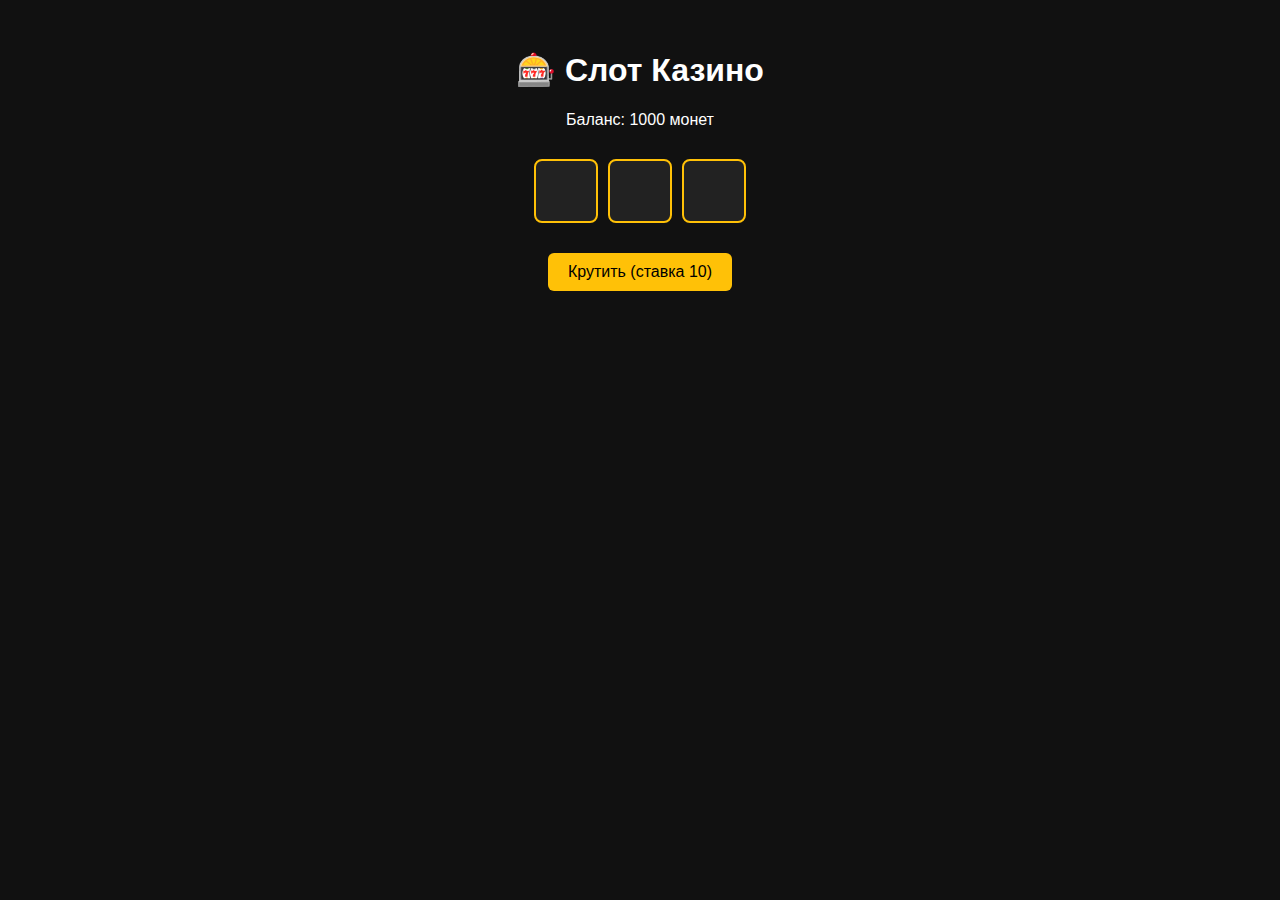
==== index.html @ 391b284c "Add files via upload" ====
<!DOCTYPE html>
<html lang="ru">
<head>
  <meta charset="UTF-8" />
  <meta name="viewport" content="width=device-width, initial-scale=1.0" />
  <title>🎰 Казино</title>
  <link rel="stylesheet" href="style.css" />
  <script src="https://telegram.org/js/telegram-web-app.js"></script>
</head>
<body>
  <div class="container">
    <h1>🎰 Слот Казино</h1>
    <div id="balance">Баланс: 1000 монет</div>

    <div class="slot-container">
      <div class="reel" id="reel1"></div>
      <div class="reel" id="reel2"></div>
      <div class="reel" id="reel3"></div>
    </div>

    <button id="spin-btn">Крутить (ставка 10)</button>
    <div id="result"></div>
  </div>

  <script src="script.js"></script>
</body>
</html>
---- style.css ----
body {
  font-family: sans-serif;
  background: #111;
  color: #fff;
  text-align: center;
  margin: 0;
  padding: 0;
}

.container {
  padding: 30px 20px;
}

.slot-container {
  display: flex;
  justify-content: center;
  gap: 10px;
  margin: 30px 0;
}

.reel {
  width: 60px;
  height: 60px;
  border: 2px solid #ffc107;
  border-radius: 8px;
  overflow: hidden;
  background: #222;
  font-size: 40px;
  display: flex;
  justify-content: center;
  align-items: center;
  animation: none;
}

button {
  padding: 10px 20px;
  font-size: 16px;
  background: #ffc107;
  border: none;
  border-radius: 6px;
  cursor: pointer;
}

button:hover {
  background: #ff9800;
}

#result {
  margin-top: 20px;
  font-weight: bold;
  font-size: 18px;
}

@keyframes spin {
  0% { transform: translateY(0); }
  100% { transform: translateY(-100%); }
}
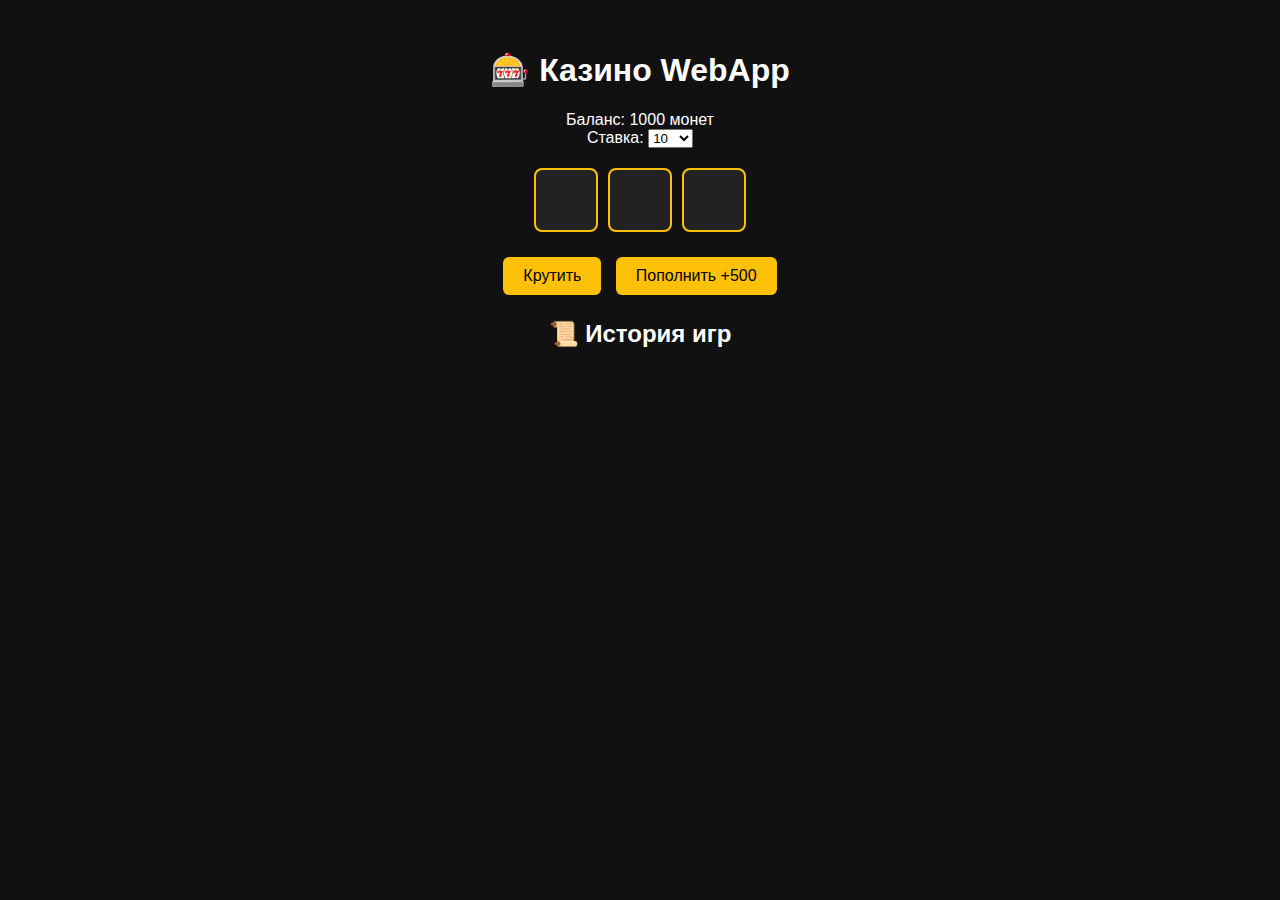
==== commit ccb645a1: "Add files via upload" ====
--- a/index.html
+++ b/index.html
@@ -10,8 +10,15 @@
 </head>
 <body>
   <div class="container">
-    <h1>🎰 Слот Казино</h1>
-    <div id="balance">Баланс: 1000 монет</div>
+    <h1>🎰 Казино WebApp</h1>
+    <div id="profile">Баланс: <span id="balance">1000</span> монет</div>
+
+    <label for="stake">Ставка:</label>
+    <select id="stake">
+      <option value="10">10</option>
+      <option value="50">50</option>
+      <option value="100">100</option>
+    </select>
 
     <div class="slot-container">
       <div class="reel" id="reel1"></div>
@@ -19,11 +26,16 @@
       <div class="reel" id="reel3"></div>
     </div>
 
-    <button id="spin-btn">Крутить (ставка 10)</button>
+    <button id="spin-btn">Крутить</button>
+    <button id="topup-btn">Пополнить +500</button>
+
     <div id="result"></div>
+
+    <h2>📜 История игр</h2>
+    <ul id="history"></ul>
   </div>
 
+  <audio id="win-sound" src="https://freesound.org/data/previews/341/341695_6262515-lq.mp3"></audio>
   <script src="script.js"></script>
 </body>
 </html>
-    --- a/style.css
+++ b/style.css
@@ -16,7 +16,7 @@
   display: flex;
   justify-content: center;
   gap: 10px;
-  margin: 30px 0;
+  margin: 20px 0;
 }
 
 .reel {
@@ -24,17 +24,16 @@
   height: 60px;
   border: 2px solid #ffc107;
   border-radius: 8px;
-  overflow: hidden;
   background: #222;
   font-size: 40px;
   display: flex;
   justify-content: center;
   align-items: center;
-  animation: none;
 }
 
 button {
   padding: 10px 20px;
+  margin: 5px;
   font-size: 16px;
   background: #ffc107;
   border: none;
@@ -47,13 +46,32 @@
 }
 
 #result {
-  margin-top: 20px;
+  margin-top: 15px;
   font-weight: bold;
   font-size: 18px;
 }
 
-@keyframes spin {
-  0% { transform: translateY(0); }
-  100% { transform: translateY(-100%); }
+#history {
+  list-style: none;
+  padding: 0;
+  max-height: 150px;
+  overflow-y: auto;
 }
-    +
+#history li {
+  background: #222;
+  margin: 5px;
+  padding: 5px 10px;
+  border-left: 4px solid #ffc107;
+  font-size: 14px;
+  text-align: left;
+}
+
+.win-effect {
+  animation: flash 0.6s ease-in-out 2;
+}
+
+@keyframes flash {
+  0%, 100% { background-color: #222; }
+  50% { background-color: #4caf50; }
+}
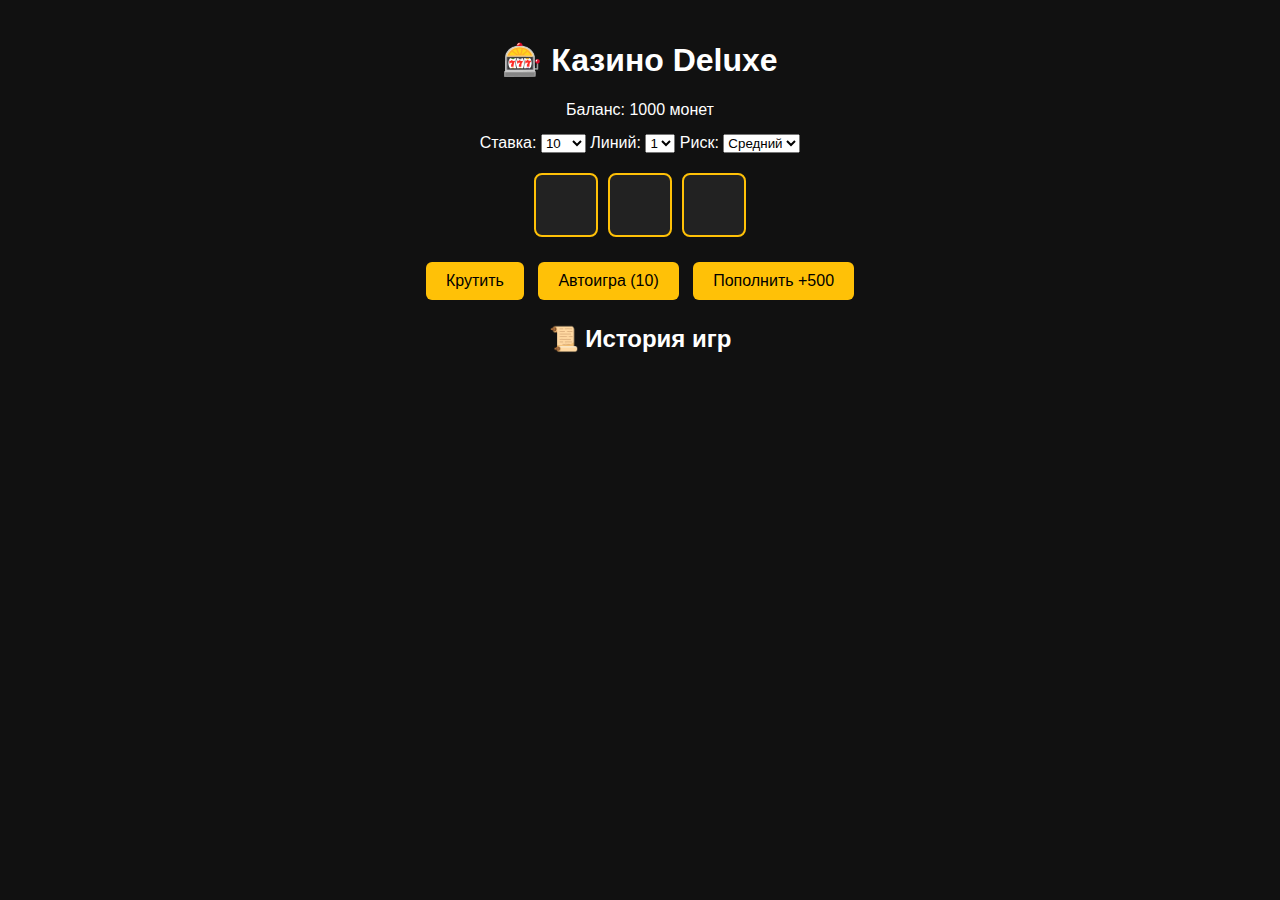
==== commit 6aa1fdda: "Add files via upload" ====
--- a/index.html
+++ b/index.html
@@ -4,21 +4,36 @@
 <head>
   <meta charset="UTF-8" />
   <meta name="viewport" content="width=device-width, initial-scale=1.0" />
-  <title>🎰 Казино</title>
+  <title>🎰 Казино Deluxe</title>
   <link rel="stylesheet" href="style.css" />
   <script src="https://telegram.org/js/telegram-web-app.js"></script>
 </head>
 <body>
   <div class="container">
-    <h1>🎰 Казино WebApp</h1>
+    <h1>🎰 Казино Deluxe</h1>
     <div id="profile">Баланс: <span id="balance">1000</span> монет</div>
 
-    <label for="stake">Ставка:</label>
-    <select id="stake">
-      <option value="10">10</option>
-      <option value="50">50</option>
-      <option value="100">100</option>
-    </select>
+    <div class="controls">
+      <label for="stake">Ставка:</label>
+      <select id="stake">
+        <option value="10">10</option>
+        <option value="50">50</option>
+        <option value="100">100</option>
+      </select>
+
+      <label for="lines">Линий:</label>
+      <select id="lines">
+        <option value="1">1</option>
+        <option value="3">3</option>
+      </select>
+
+      <label for="risk">Риск:</label>
+      <select id="risk">
+        <option value="low">Низкий</option>
+        <option value="medium" selected>Средний</option>
+        <option value="high">Высокий</option>
+      </select>
+    </div>
 
     <div class="slot-container">
       <div class="reel" id="reel1"></div>
@@ -27,6 +42,7 @@
     </div>
 
     <button id="spin-btn">Крутить</button>
+    <button id="auto-btn">Автоигра (10)</button>
     <button id="topup-btn">Пополнить +500</button>
 
     <div id="result"></div>
--- a/style.css
+++ b/style.css
@@ -7,18 +7,15 @@
   margin: 0;
   padding: 0;
 }
-
 .container {
-  padding: 30px 20px;
+  padding: 20px;
 }
-
 .slot-container {
   display: flex;
   justify-content: center;
   gap: 10px;
   margin: 20px 0;
 }
-
 .reel {
   width: 60px;
   height: 60px;
@@ -30,7 +27,6 @@
   justify-content: center;
   align-items: center;
 }
-
 button {
   padding: 10px 20px;
   margin: 5px;
@@ -40,24 +36,20 @@
   border-radius: 6px;
   cursor: pointer;
 }
-
 button:hover {
   background: #ff9800;
 }
-
 #result {
   margin-top: 15px;
   font-weight: bold;
   font-size: 18px;
 }
-
 #history {
   list-style: none;
   padding: 0;
   max-height: 150px;
   overflow-y: auto;
 }
-
 #history li {
   background: #222;
   margin: 5px;
@@ -66,12 +58,6 @@
   font-size: 14px;
   text-align: left;
 }
-
-.win-effect {
-  animation: flash 0.6s ease-in-out 2;
+.controls {
+  margin: 15px 0;
 }
-
-@keyframes flash {
-  0%, 100% { background-color: #222; }
-  50% { background-color: #4caf50; }
-}
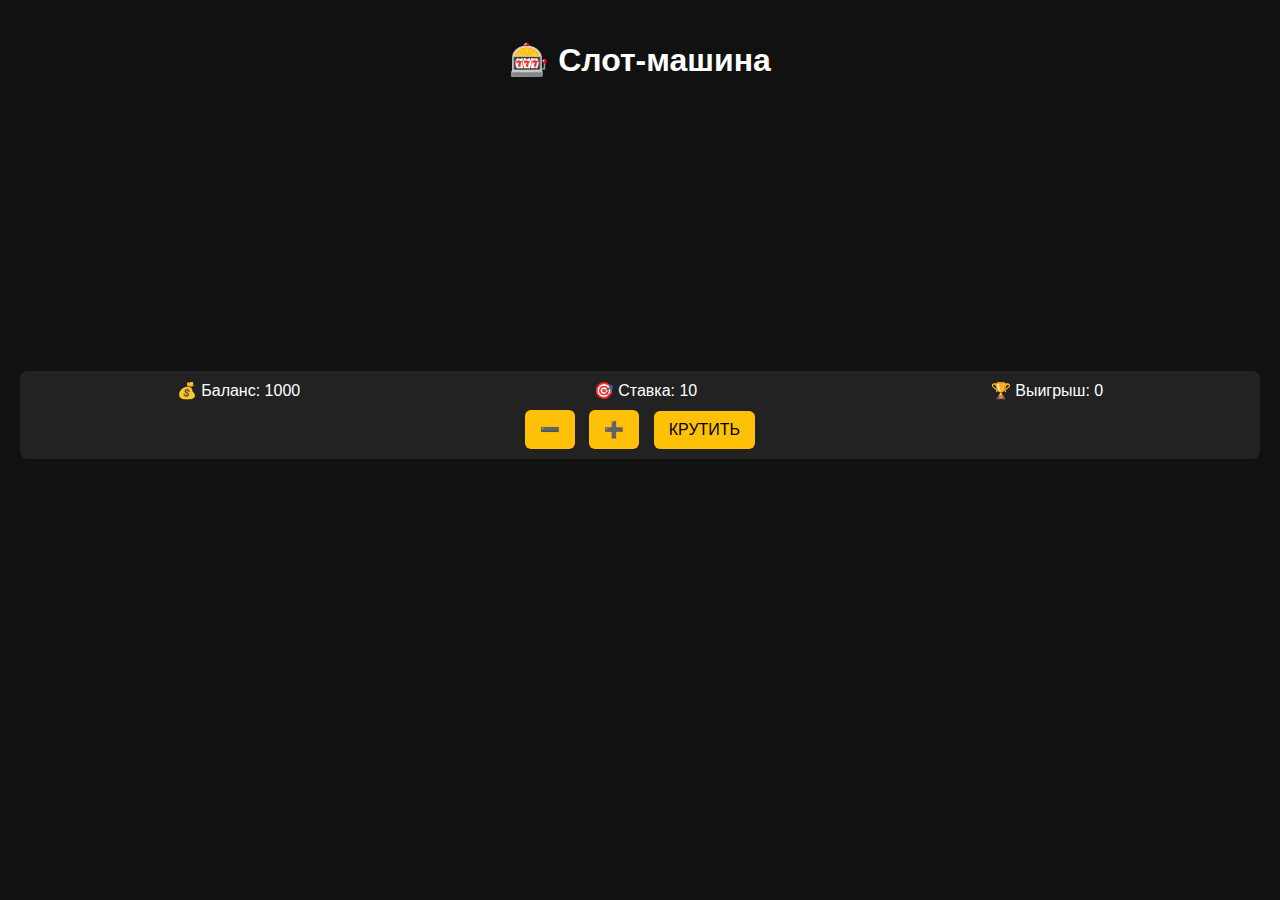
==== commit dcd283a4: "Add files via upload" ====
--- a/index.html
+++ b/index.html
@@ -4,54 +4,33 @@
 <head>
   <meta charset="UTF-8" />
   <meta name="viewport" content="width=device-width, initial-scale=1.0" />
-  <title>🎰 Казино Deluxe</title>
+  <title>🎰 Казино Слот</title>
   <link rel="stylesheet" href="style.css" />
   <script src="https://telegram.org/js/telegram-web-app.js"></script>
 </head>
 <body>
   <div class="container">
-    <h1>🎰 Казино Deluxe</h1>
-    <div id="profile">Баланс: <span id="balance">1000</span> монет</div>
+    <h1>🎰 Слот-машина</h1>
 
-    <div class="controls">
-      <label for="stake">Ставка:</label>
-      <select id="stake">
-        <option value="10">10</option>
-        <option value="50">50</option>
-        <option value="100">100</option>
-      </select>
-
-      <label for="lines">Линий:</label>
-      <select id="lines">
-        <option value="1">1</option>
-        <option value="3">3</option>
-      </select>
-
-      <label for="risk">Риск:</label>
-      <select id="risk">
-        <option value="low">Низкий</option>
-        <option value="medium" selected>Средний</option>
-        <option value="high">Высокий</option>
-      </select>
+    <div class="slot-grid" id="slot-grid">
+      <!-- 3 барабана × 3 строки -->
     </div>
 
-    <div class="slot-container">
-      <div class="reel" id="reel1"></div>
-      <div class="reel" id="reel2"></div>
-      <div class="reel" id="reel3"></div>
+    <div class="panel">
+      <div class="info">
+        <span>💰 Баланс: <span id="balance">1000</span></span>
+        <span>🎯 Ставка: <span id="bet">10</span></span>
+        <span>🏆 Выигрыш: <span id="win">0</span></span>
+      </div>
+      <div class="controls">
+        <button id="decrease-bet">➖</button>
+        <button id="increase-bet">➕</button>
+        <button id="spin">КРУТИТЬ</button>
+      </div>
     </div>
 
-    <button id="spin-btn">Крутить</button>
-    <button id="auto-btn">Автоигра (10)</button>
-    <button id="topup-btn">Пополнить +500</button>
-
     <div id="result"></div>
-
-    <h2>📜 История игр</h2>
-    <ul id="history"></ul>
   </div>
-
-  <audio id="win-sound" src="https://freesound.org/data/previews/341/341695_6262515-lq.mp3"></audio>
   <script src="script.js"></script>
 </body>
 </html>
--- a/style.css
+++ b/style.css
@@ -1,63 +1,61 @@
 
 body {
+  margin: 0;
   font-family: sans-serif;
   background: #111;
   color: #fff;
   text-align: center;
-  margin: 0;
-  padding: 0;
 }
 .container {
   padding: 20px;
 }
-.slot-container {
-  display: flex;
+.slot-grid {
+  display: grid;
+  grid-template-columns: repeat(3, 80px);
+  grid-template-rows: repeat(3, 80px);
+  gap: 5px;
   justify-content: center;
-  gap: 10px;
   margin: 20px 0;
 }
-.reel {
-  width: 60px;
-  height: 60px;
+.slot-cell {
+  width: 80px;
+  height: 80px;
+  background: #222;
   border: 2px solid #ffc107;
-  border-radius: 8px;
-  background: #222;
-  font-size: 40px;
+  border-radius: 10px;
+  font-size: 2.5rem;
   display: flex;
   justify-content: center;
   align-items: center;
+  opacity: 0;
+  transform: translateY(-100px);
+  transition: all 0.3s ease;
 }
-button {
-  padding: 10px 20px;
-  margin: 5px;
-  font-size: 16px;
+.panel {
+  background: #222;
+  padding: 10px;
+  border-radius: 8px;
+  margin-bottom: 10px;
+}
+.info {
+  display: flex;
+  justify-content: space-around;
+  margin-bottom: 10px;
+}
+.controls button {
+  padding: 10px 15px;
+  margin: 0 5px;
+  font-size: 1rem;
   background: #ffc107;
   border: none;
   border-radius: 6px;
   cursor: pointer;
 }
-button:hover {
+.controls button:hover {
   background: #ff9800;
 }
 #result {
-  margin-top: 15px;
+  margin-top: 10px;
+  font-size: 1.2rem;
   font-weight: bold;
-  font-size: 18px;
 }
-#history {
-  list-style: none;
-  padding: 0;
-  max-height: 150px;
-  overflow-y: auto;
-}
-#history li {
-  background: #222;
-  margin: 5px;
-  padding: 5px 10px;
-  border-left: 4px solid #ffc107;
-  font-size: 14px;
-  text-align: left;
-}
-.controls {
-  margin: 15px 0;
-}
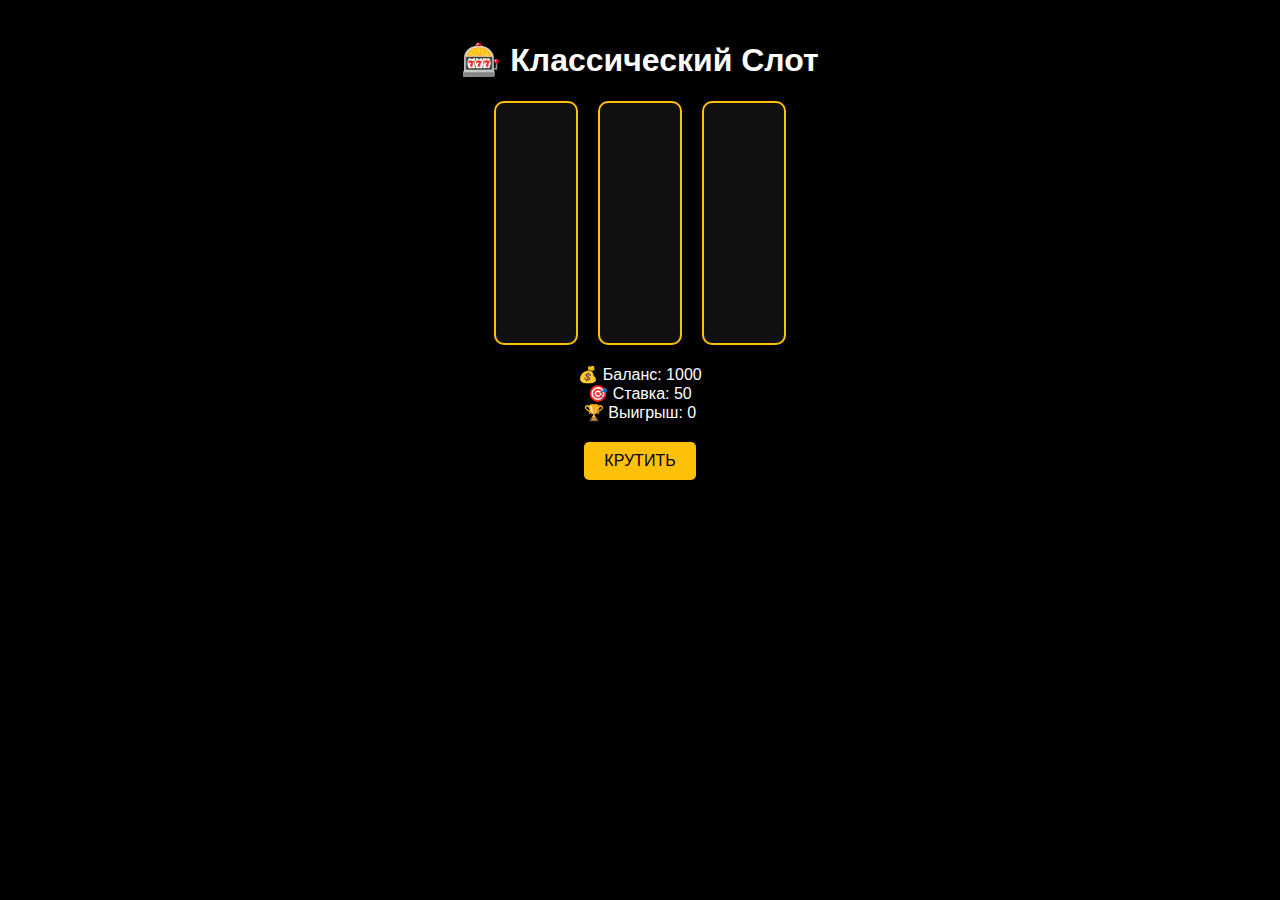
==== commit 64685f5e: "Add files via upload" ====
--- a/index.html
+++ b/index.html
@@ -2,33 +2,28 @@
 <!DOCTYPE html>
 <html lang="ru">
 <head>
-  <meta charset="UTF-8" />
-  <meta name="viewport" content="width=device-width, initial-scale=1.0" />
-  <title>🎰 Казино Слот</title>
-  <link rel="stylesheet" href="style.css" />
+  <meta charset="UTF-8">
+  <meta name="viewport" content="width=device-width, initial-scale=1.0">
+  <title>🎰 Реалистичный Слот</title>
+  <link rel="stylesheet" href="style.css">
   <script src="https://telegram.org/js/telegram-web-app.js"></script>
 </head>
 <body>
   <div class="container">
-    <h1>🎰 Слот-машина</h1>
-
-    <div class="slot-grid" id="slot-grid">
-      <!-- 3 барабана × 3 строки -->
+    <h1>🎰 Классический Слот</h1>
+    <div class="slot-machine">
+      <div class="reel" id="reel1"></div>
+      <div class="reel" id="reel2"></div>
+      <div class="reel" id="reel3"></div>
     </div>
-
     <div class="panel">
-      <div class="info">
-        <span>💰 Баланс: <span id="balance">1000</span></span>
-        <span>🎯 Ставка: <span id="bet">10</span></span>
-        <span>🏆 Выигрыш: <span id="win">0</span></span>
-      </div>
-      <div class="controls">
-        <button id="decrease-bet">➖</button>
-        <button id="increase-bet">➕</button>
-        <button id="spin">КРУТИТЬ</button>
-      </div>
+      <div>💰 Баланс: <span id="balance">1000</span></div>
+      <div>🎯 Ставка: <span id="bet">50</span></div>
+      <div>🏆 Выигрыш: <span id="win">0</span></div>
     </div>
-
+    <div class="buttons">
+      <button id="spin">КРУТИТЬ</button>
+    </div>
     <div id="result"></div>
   </div>
   <script src="script.js"></script>
--- a/style.css
+++ b/style.css
@@ -1,58 +1,52 @@
 
 body {
+  background: #000;
+  color: #fff;
+  font-family: sans-serif;
+  text-align: center;
   margin: 0;
-  font-family: sans-serif;
-  background: #111;
-  color: #fff;
-  text-align: center;
 }
 .container {
   padding: 20px;
 }
-.slot-grid {
-  display: grid;
-  grid-template-columns: repeat(3, 80px);
-  grid-template-rows: repeat(3, 80px);
-  gap: 5px;
+.slot-machine {
+  display: flex;
   justify-content: center;
+  gap: 20px;
   margin: 20px 0;
 }
-.slot-cell {
+.reel {
   width: 80px;
-  height: 80px;
-  background: #222;
+  height: 240px;
+  overflow: hidden;
   border: 2px solid #ffc107;
   border-radius: 10px;
+  background: #111;
+  position: relative;
+}
+.reel .symbols {
+  position: absolute;
+  width: 100%;
+  animation: spin 1s linear forwards;
+}
+.symbol {
+  height: 80px;
   font-size: 2.5rem;
   display: flex;
   justify-content: center;
   align-items: center;
-  opacity: 0;
-  transform: translateY(-100px);
-  transition: all 0.3s ease;
 }
 .panel {
-  background: #222;
-  padding: 10px;
-  border-radius: 8px;
-  margin-bottom: 10px;
+  margin: 10px 0;
 }
-.info {
-  display: flex;
-  justify-content: space-around;
-  margin-bottom: 10px;
-}
-.controls button {
-  padding: 10px 15px;
-  margin: 0 5px;
+.buttons button {
+  padding: 10px 20px;
   font-size: 1rem;
+  margin: 10px;
   background: #ffc107;
   border: none;
-  border-radius: 6px;
+  border-radius: 5px;
   cursor: pointer;
-}
-.controls button:hover {
-  background: #ff9800;
 }
 #result {
   margin-top: 10px;
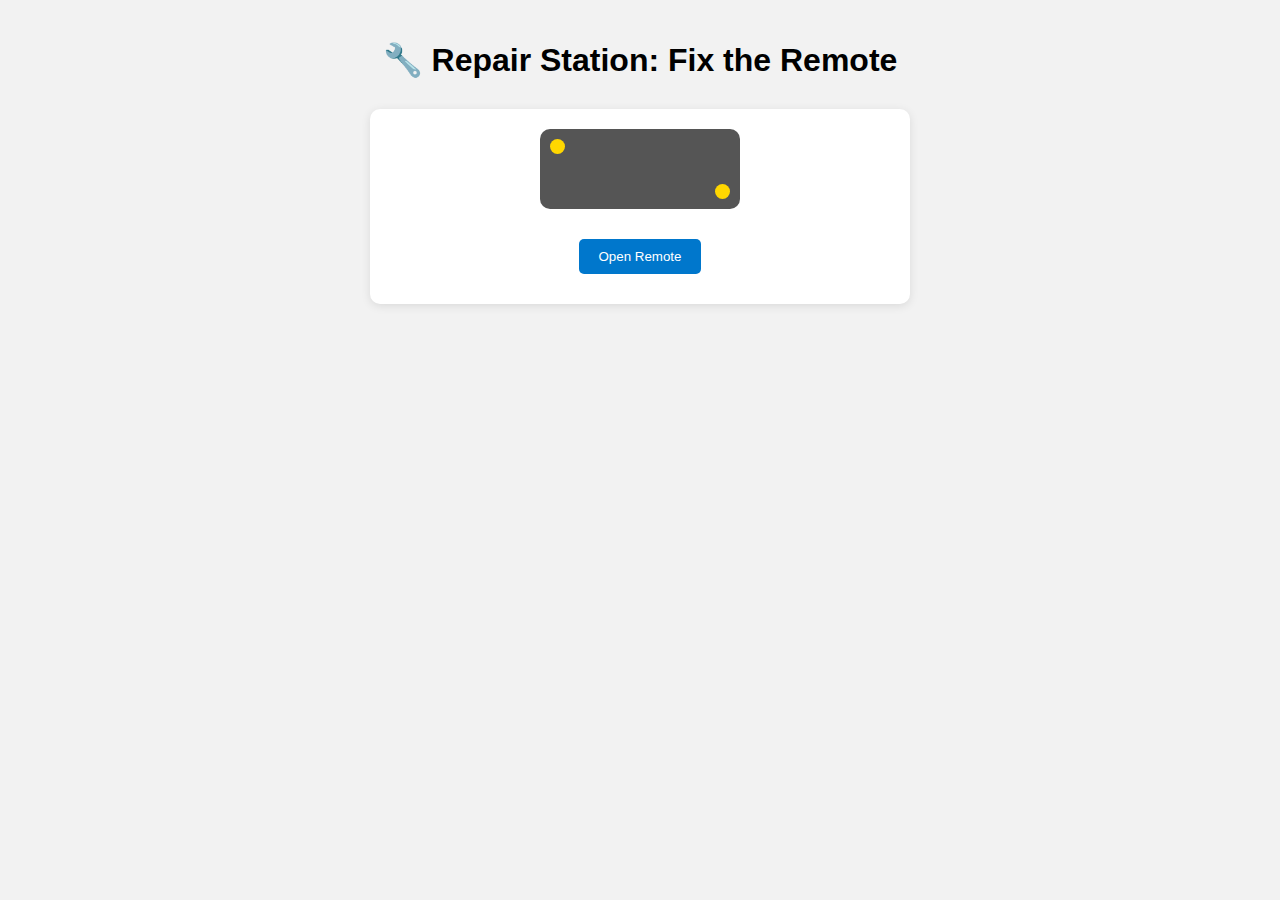
==== commit d736b9c4: "Add files via upload" ====
--- a/index.html
+++ b/index.html
@@ -1,30 +1,25 @@
-
 <!DOCTYPE html>
-<html lang="ru">
+<html lang="en">
 <head>
   <meta charset="UTF-8">
   <meta name="viewport" content="width=device-width, initial-scale=1.0">
-  <title>🎰 Реалистичный Слот</title>
+  <title>Repair Station - Level 1</title>
   <link rel="stylesheet" href="style.css">
-  <script src="https://telegram.org/js/telegram-web-app.js"></script>
 </head>
 <body>
-  <div class="container">
-    <h1>🎰 Классический Слот</h1>
-    <div class="slot-machine">
-      <div class="reel" id="reel1"></div>
-      <div class="reel" id="reel2"></div>
-      <div class="reel" id="reel3"></div>
+  <h1>🔧 Repair Station: Fix the Remote</h1>
+  <div class="workbench">
+    <div class="remote closed" id="remote">
+      <div class="screw" data-screw="1"></div>
+      <div class="screw" data-screw="2"></div>
     </div>
-    <div class="panel">
-      <div>💰 Баланс: <span id="balance">1000</span></div>
-      <div>🎯 Ставка: <span id="bet">50</span></div>
-      <div>🏆 Выигрыш: <span id="win">0</span></div>
+    <button id="openRemote">Open Remote</button>
+    <div id="batteryArea" class="hidden">
+      <p>Old batteries removed.</p>
+      <button id="insertNewBatteries">Insert New Batteries</button>
     </div>
-    <div class="buttons">
-      <button id="spin">КРУТИТЬ</button>
-    </div>
-    <div id="result"></div>
+    <button id="closeRemote" class="hidden">Close Remote</button>
+    <div id="result" class="hidden"></div>
   </div>
   <script src="script.js"></script>
 </body>
--- a/style.css
+++ b/style.css
@@ -1,55 +1,78 @@
+/* style.css */
+body {
+  font-family: sans-serif;
+  background-color: #f2f2f2;
+  margin: 0;
+  padding: 20px;
+  text-align: center;
+}
 
-body {
-  background: #000;
-  color: #fff;
-  font-family: sans-serif;
-  text-align: center;
-  margin: 0;
+h1 {
+  margin-bottom: 30px;
 }
-.container {
+
+.workbench {
+  background: #fff;
   padding: 20px;
+  margin: auto;
+  max-width: 500px;
+  border-radius: 10px;
+  box-shadow: 0 2px 10px rgba(0, 0, 0, 0.1);
 }
-.slot-machine {
-  display: flex;
-  justify-content: center;
-  gap: 20px;
-  margin: 20px 0;
+
+.remote {
+  position: relative;
+  width: 200px;
+  height: 80px;
+  margin: 0 auto 20px;
+  background: #555;
+  border-radius: 10px;
 }
-.reel {
-  width: 80px;
-  height: 240px;
-  overflow: hidden;
-  border: 2px solid #ffc107;
-  border-radius: 10px;
-  background: #111;
-  position: relative;
+
+.remote.closed {
+  background: #555;
 }
-.reel .symbols {
+
+.screw {
+  width: 15px;
+  height: 15px;
+  background: gold;
+  border-radius: 50%;
   position: absolute;
-  width: 100%;
-  animation: spin 1s linear forwards;
+  cursor: pointer;
 }
-.symbol {
-  height: 80px;
-  font-size: 2.5rem;
-  display: flex;
-  justify-content: center;
-  align-items: center;
+
+.screw[data-screw="1"] {
+  top: 10px;
+  left: 10px;
 }
-.panel {
-  margin: 10px 0;
+
+.screw[data-screw="2"] {
+  bottom: 10px;
+  right: 10px;
 }
-.buttons button {
+
+.hidden {
+  display: none;
+}
+
+button {
   padding: 10px 20px;
-  font-size: 1rem;
   margin: 10px;
-  background: #ffc107;
   border: none;
+  background-color: #0077cc;
+  color: white;
   border-radius: 5px;
   cursor: pointer;
 }
+
+button:hover {
+  background-color: #005fa3;
+}
+
 #result {
-  margin-top: 10px;
-  font-size: 1.2rem;
+  margin-top: 20px;
+  font-size: 18px;
   font-weight: bold;
+  color: green;
 }
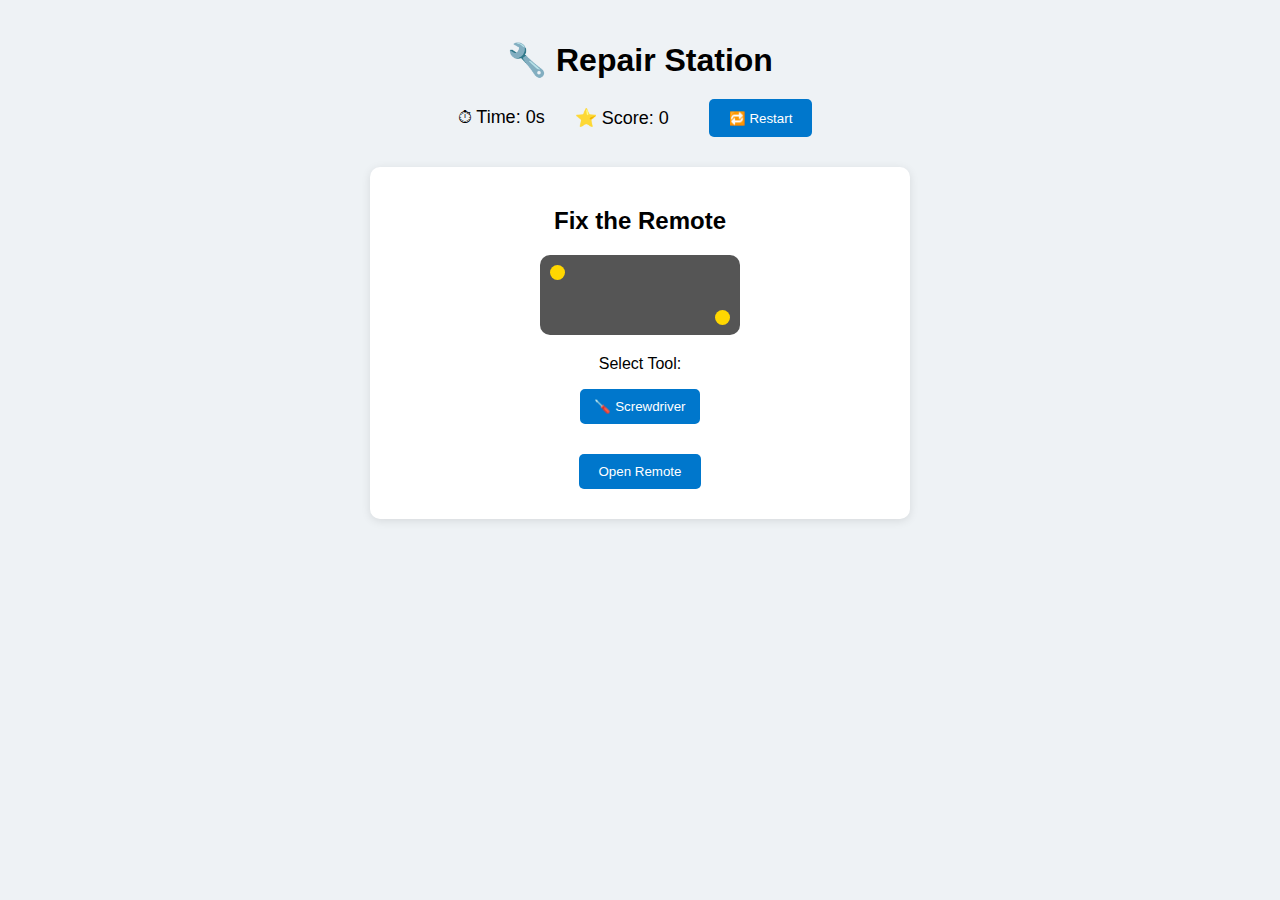
==== commit 2c94c456: "Add files via upload" ====
--- a/index.html
+++ b/index.html
@@ -1,19 +1,29 @@
 <!DOCTYPE html>
 <html lang="en">
 <head>
-  <meta charset="UTF-8">
-  <meta name="viewport" content="width=device-width, initial-scale=1.0">
+  <meta charset="UTF-8" />
+  <meta name="viewport" content="width=device-width, initial-scale=1.0"/>
   <title>Repair Station - Level 1</title>
-  <link rel="stylesheet" href="style.css">
+  <link rel="stylesheet" href="style.css"/>
 </head>
 <body>
-  <h1>🔧 Repair Station: Fix the Remote</h1>
+  <h1>🔧 Repair Station</h1>
+  <div class="info-panel">
+    <p id="timer">⏱ Time: <span id="timeValue">0</span>s</p>
+    <p id="score">⭐ Score: <span id="scoreValue">0</span></p>
+    <button id="restart">🔁 Restart</button>
+  </div>
   <div class="workbench">
+    <h2>Fix the Remote</h2>
     <div class="remote closed" id="remote">
       <div class="screw" data-screw="1"></div>
       <div class="screw" data-screw="2"></div>
     </div>
-    <button id="openRemote">Open Remote</button>
+    <div class="toolbox">
+      <p>Select Tool:</p>
+      <button class="tool selected" data-tool="screwdriver">🪛 Screwdriver</button>
+    </div>
+    <button id="openRemote" disabled>Open Remote</button>
     <div id="batteryArea" class="hidden">
       <p>Old batteries removed.</p>
       <button id="insertNewBatteries">Insert New Batteries</button>
--- a/style.css
+++ b/style.css
@@ -1,14 +1,21 @@
-/* style.css */
 body {
   font-family: sans-serif;
-  background-color: #f2f2f2;
+  background-color: #eef2f5;
   margin: 0;
   padding: 20px;
   text-align: center;
 }
 
 h1 {
-  margin-bottom: 30px;
+  margin-bottom: 10px;
+}
+
+.info-panel {
+  display: flex;
+  justify-content: center;
+  gap: 30px;
+  margin-bottom: 20px;
+  font-size: 18px;
 }
 
 .workbench {
@@ -27,10 +34,11 @@
   margin: 0 auto 20px;
   background: #555;
   border-radius: 10px;
+  transition: background 0.3s;
 }
 
-.remote.closed {
-  background: #555;
+.remote.opened {
+  background: #777;
 }
 
 .screw {
@@ -52,8 +60,22 @@
   right: 10px;
 }
 
-.hidden {
-  display: none;
+.toolbox {
+  margin: 20px 0;
+}
+
+.toolbox .tool {
+  padding: 8px 12px;
+  margin: 0 5px;
+  border: 2px solid #0077cc;
+  background: white;
+  cursor: pointer;
+  border-radius: 5px;
+}
+
+.toolbox .selected {
+  background: #0077cc;
+  color: white;
 }
 
 button {
@@ -70,6 +92,10 @@
   background-color: #005fa3;
 }
 
+.hidden {
+  display: none;
+}
+
 #result {
   margin-top: 20px;
   font-size: 18px;
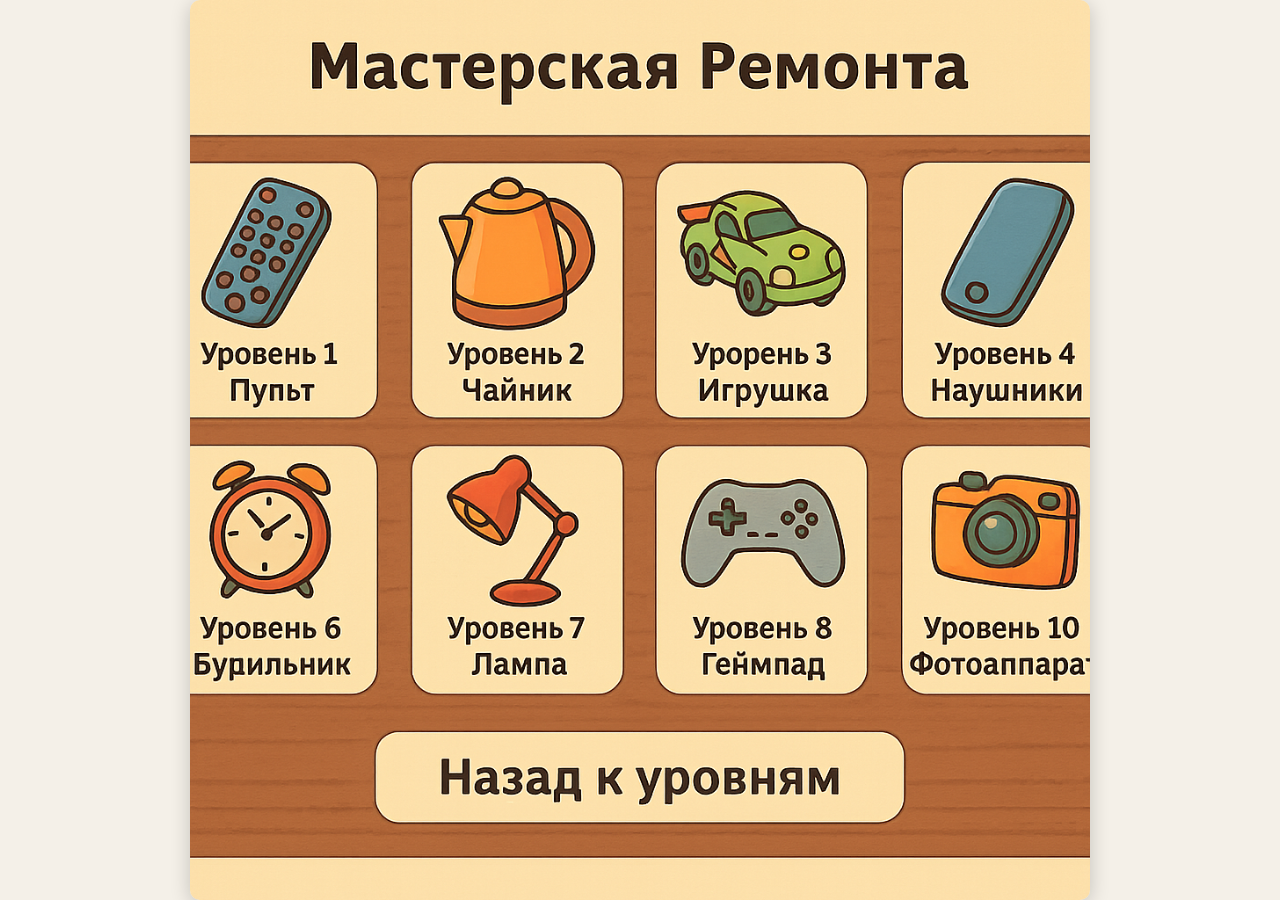
==== commit eb9522af: "Add files via upload" ====
--- a/index.html
+++ b/index.html
@@ -1,36 +1,31 @@
 <!DOCTYPE html>
-<html lang="en">
+<html lang="ru">
 <head>
-  <meta charset="UTF-8" />
-  <meta name="viewport" content="width=device-width, initial-scale=1.0"/>
-  <title>Repair Station - Level 1</title>
-  <link rel="stylesheet" href="style.css"/>
+  <meta charset="UTF-8">
+  <title>Мастерская Ремонта — Меню</title>
+  <style>
+    body {
+      margin: 0;
+      background: #f4f0e8;
+      display: flex;
+      justify-content: center;
+      align-items: center;
+      height: 100vh;
+      font-family: sans-serif;
+    }
+    img {
+      width: 90%%;
+      max-width: 900px;
+      border-radius: 10px;
+      box-shadow: 0 4px 20px rgba(0,0,0,0.2);
+      transition: transform 0.5s ease-in-out;
+    }
+    img:hover {
+      transform: scale(1.02);
+    }
+  </style>
 </head>
 <body>
-  <h1>🔧 Repair Station</h1>
-  <div class="info-panel">
-    <p id="timer">⏱ Time: <span id="timeValue">0</span>s</p>
-    <p id="score">⭐ Score: <span id="scoreValue">0</span></p>
-    <button id="restart">🔁 Restart</button>
-  </div>
-  <div class="workbench">
-    <h2>Fix the Remote</h2>
-    <div class="remote closed" id="remote">
-      <div class="screw" data-screw="1"></div>
-      <div class="screw" data-screw="2"></div>
-    </div>
-    <div class="toolbox">
-      <p>Select Tool:</p>
-      <button class="tool selected" data-tool="screwdriver">🪛 Screwdriver</button>
-    </div>
-    <button id="openRemote" disabled>Open Remote</button>
-    <div id="batteryArea" class="hidden">
-      <p>Old batteries removed.</p>
-      <button id="insertNewBatteries">Insert New Batteries</button>
-    </div>
-    <button id="closeRemote" class="hidden">Close Remote</button>
-    <div id="result" class="hidden"></div>
-  </div>
-  <script src="script.js"></script>
+  <img src="menu.png" alt="Меню уровней">
 </body>
 </html>
